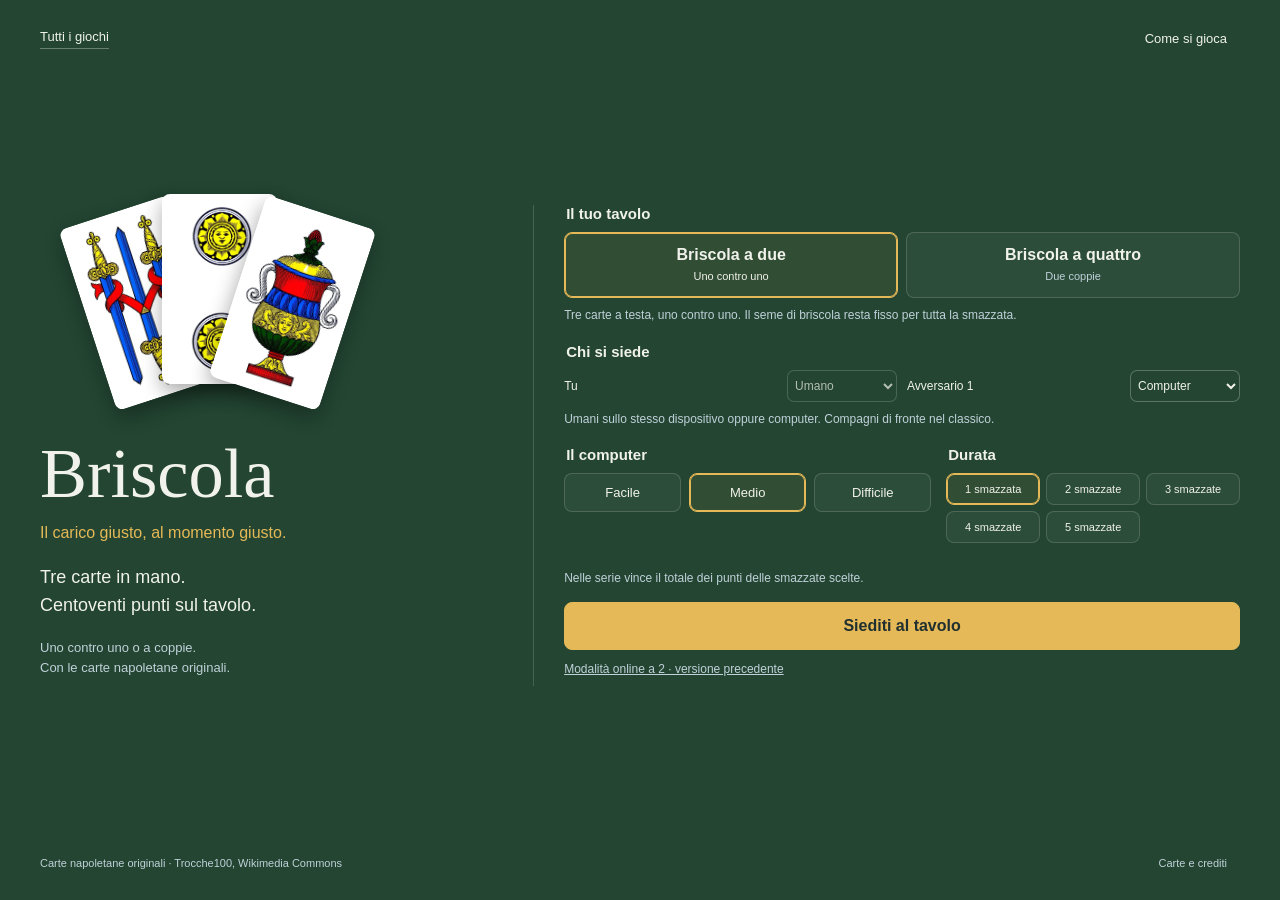
==== briscola/index.html @ 8aebcc40 "Refactor Briscola into standalone two and four player game" ====
<!doctype html>
<html lang="it"><head><meta charset="utf-8"><meta name="viewport" content="width=device-width,initial-scale=1,viewport-fit=cover"><meta name="theme-color" content="#234532"><title>Briscola — Il tavolo napoletano</title><link rel="icon" href="data:,"><link rel="stylesheet" href="style.css?v=1"></head>
<body>
 <main id="setup" class="setup">
  <header class="setup-head"><a href="/">Tutti i giochi</a><button class="quiet" id="help-start">Come si gioca</button></header>
  <div class="setup-body">
   <section class="intro"><div class="deck-art" aria-hidden="true"><img src="../scopa/assets/spade-03.webp" alt=""><img src="../scopa/assets/denari-02.webp" alt=""><img src="../scopa/assets/coppe-01.webp" alt=""></div><h1>Briscola<span>Il carico giusto, al momento giusto.</span></h1><p>Tre carte in mano.<br>Centoventi punti sul tavolo.</p><p class="intro-note">Uno contro uno o a coppie.<br>Con le carte napoletane originali.</p></section>
   <section class="configuration" aria-label="Prepara la partita">
    <fieldset><legend>Il tuo tavolo</legend><div class="choices" id="variants"><button data-variant="duel" class="chosen" aria-pressed="true"><strong>Briscola a due</strong><small>Uno contro uno</small></button><button data-variant="classic" aria-pressed="false"><strong>Briscola a quattro</strong><small>Due coppie</small></button></div><p class="field-note" id="variant-note"></p></fieldset>
    <fieldset><legend>Chi si siede</legend><div id="seats" class="seats"></div><p class="field-note">Umani sullo stesso dispositivo oppure computer. Compagni di fronte nel classico.</p></fieldset>
    <div class="config-pair"><fieldset><legend>Il computer</legend><div class="choices" id="levels"><button data-level="easy" aria-pressed="false">Facile</button><button data-level="normal" class="chosen" aria-pressed="true">Medio</button><button data-level="hard" aria-pressed="false">Difficile</button></div></fieldset><fieldset><legend>Durata</legend><div id="duration" class="choices durations" aria-label="Durata della partita"><button data-duration="r1" aria-pressed="true" class="chosen">1 smazzata</button><button data-duration="r2" aria-pressed="false">2 smazzate</button><button data-duration="r3" aria-pressed="false">3 smazzate</button><button data-duration="r4" aria-pressed="false">4 smazzate</button><button data-duration="r5" aria-pressed="false">5 smazzate</button></div></fieldset></div>
    <p class="field-note" id="duration-note">Nelle serie vince il totale dei punti delle smazzate scelte.</p>
    <div class="start-actions"><button class="primary" id="start">Siediti al tavolo</button><button id="resume" hidden>Riprendi</button></div><a class="legacy" href="/game.html?gioco=briscola&amp;modalita=p2p&amp;ruolo=host&amp;mazzo=napoletane">Modalità online a 2 · versione precedente</a><p id="setup-notice" class="field-note" role="status"></p>
   </section>
  </div>
  <footer class="setup-foot"><span>Carte napoletane originali · Trocche100, Wikimedia Commons</span><button class="quiet" id="credits-start">Carte e crediti</button></footer>
 </main>
 <main id="game" class="game" hidden>
  <header class="game-header"><button class="quiet" id="menu" aria-label="Apri menu">☰</button><h1 id="game-title">Briscola</h1><span id="round-label"></span><div id="match-score" class="match-score"></div><button class="quiet" id="fullscreen" aria-label="Schermo intero">⛶</button></header>
  <section class="play-area" id="arena" aria-label="Tavolo da gioco">
   <div class="seat opposite" id="opposite"></div><div class="seat west" id="west"></div><div class="seat east" id="east"></div>
   <div id="trick-zone" class="trick-zone"><div id="trick-info" class="trick-info"></div><div id="trick" class="trick" aria-label="Presa corrente"></div></div>
   <aside class="trump-zone"><strong id="trump-label"></strong><div class="stock"><div id="exposed-card"></div><img id="deck-back" src="../scopa/assets/retro.webp" alt="Tallone coperto"></div><span id="deck-count"></span></aside>
   <button id="last-trick" class="quiet last-trick">Ultima presa</button><div id="taken-points" class="taken-points"></div>
  </section>
  <section class="hand-zone"><div class="hand-heading"><strong id="hand-label">La tua mano</strong><p id="prompt" role="status" aria-live="polite"></p><div class="hand-tools"><button class="quiet" id="hint">Suggerisci</button><button class="quiet" id="scores">Punteggi</button></div></div><div id="hand" class="hand"></div><div class="move-bar"><span id="move-note"></span><button id="cancel" hidden>Annulla</button><button class="primary" id="confirm" disabled>Gioca la carta</button></div></section>
 </main>
 <dialog id="dialog"><div id="dialog-body"></div><button class="dialog-close quiet" aria-label="Chiudi finestra" id="dialog-close">✕</button></dialog>
 <div id="handover" class="handover" hidden><div><p>Passa il dispositivo a</p><h2 id="handover-name"></h2><p>Le carte in mano restano coperte fino alla conferma.</p><button class="primary" id="show-hand">Mostra la mia mano</button></div></div>
 <script src="engine.js?v=1"></script><script src="ai.js?v=1"></script><script src="app.js?v=1"></script>
</body></html>
---- briscola/style.css ----
:root{--felt:#315a42;--deep:#234532;--rail:#173c2a;--ink:#f1f2eb;--muted:#c0d1d9;--gold:#e5b957;--line:#ffffff28;--paper:#f7f4e9;--card-w:clamp(72px,7.2vw,105px);--card-h:calc(var(--card-w)*1.652);font-family:Trebuchet MS,Segoe UI,sans-serif;color:var(--ink);background:var(--deep);color-scheme:dark}
*{box-sizing:border-box}body{margin:0}button,select,input{font:inherit}button,a,select{-webkit-tap-highlight-color:transparent}button{cursor:pointer;color:inherit;border:1px solid var(--line);border-radius:8px;background:#ffffff0b;padding:10px 16px;transition:background .15s,transform .15s}button:hover:not(:disabled){background:#ffffff19}button:disabled{opacity:.42;cursor:default}button:focus-visible,a:focus-visible,select:focus-visible,input:focus-visible{outline:3px solid var(--gold);outline-offset:3px}a{color:inherit}button.primary{background:var(--gold);color:#202f2f;border-color:var(--gold);font-weight:bold}button.primary:hover:not(:disabled){background:#f3cd7b}button.quiet{border-color:transparent;background:transparent;padding:8px 12px}.quiet:hover{background:#ffffff0c}.field-note{font-size:12px;color:var(--muted);line-height:1.45;margin:9px 0 0}[hidden]{display:none!important}
.setup{min-height:100dvh;max-width:1340px;margin:auto;padding:22px 40px;display:flex;flex-direction:column}.setup-head,.setup-foot{display:flex;align-items:center;justify-content:space-between;gap:18px;font-size:13px}.setup-head a{text-decoration:none;border-bottom:1px solid #ffffff50;padding-bottom:4px}.setup-body{flex:1;display:grid;grid-template-columns: .85fr 1.4fr;align-items:center;gap:clamp(30px,5vw,80px);padding:22px 0}.intro h1{font-family:Georgia,serif;font-weight:normal;font-size:clamp(45px,6vw,80px);margin:10px 0 22px;line-height:1.1}.intro h1 span{display:block;font:16px Trebuchet MS, sans-serif;color:var(--gold);margin-top:12px}.intro p{font-size:18px;line-height:1.55}.intro .intro-note{font-size:13px;color:var(--muted)}.deck-art{height:200px;position:relative;margin:0 25px 35px;max-width:310px}.deck-art img{height:190px;position:absolute;border-radius:8px;box-shadow:0 8px 20px #0005;left:20px;top:8px;transform:rotate(-18deg)}.deck-art img:nth-child(2){left:97px;top:-6px;transform:rotate(0)}.deck-art img:nth-child(3){left:170px;transform:rotate(18deg)}.configuration{border-left:1px solid var(--line);padding-left:30px}.configuration fieldset{padding:0;border:0;margin:0 0 18px;min-width:0}.configuration legend{font-size:15px;margin-bottom:10px;font-weight:bold}.choices{display:flex;gap:8px}.choices button{flex:1;min-width:0;padding:13px 9px}.choices strong,.choices small{display:block}.choices small{font-size:11px;color:var(--muted);margin-top:5px;line-height:1.4}.choices .chosen{border-color:var(--gold);box-shadow:inset 0 0 0 1px var(--gold);background:#e5b95712}.choices .chosen small{color:var(--ink)}.seats{display:grid;grid-template-columns:repeat(2,minmax(0,1fr));gap:10px}.seats label{display:flex;justify-content:space-between;align-items:center;gap:6px;font-size:12px}.seats label span{max-width:50%}.seats select,.configuration select{background:#184d50;border:1px solid #ffffff40;border-radius:7px;padding:10px;color:var(--ink);width:100%;min-width:0}.seats select{width:110px;padding:7px 3px;font-size:12px}.config-pair{display:grid;grid-template-columns:1.25fr 1fr;gap:15px}.config-pair .choices button{padding:10px 4px;font-size:13px}.check{display:flex;gap:8px;align-items:center;font-size:12px;color:var(--muted)}.check input{accent-color:var(--gold)}.start-actions{display:flex;gap:10px;margin-top:15px}.start-actions .primary{flex:1;padding:14px}.legacy{font-size:12px;display:inline-block;margin-top:12px;color:var(--muted)}.setup-foot{color:var(--muted);font-size:11px;margin-top:12px}
.game{height:100dvh;display:grid;grid-template-rows:58px minmax(0,1fr) 230px;background:var(--felt);overflow:hidden}.game-header{display:flex;align-items:center;gap:16px;background:var(--rail);padding:8px 18px}.game-header h1{font:24px Georgia,serif;margin:0}.game-header #round-label{font-size:12px;color:var(--muted)}.match-score{margin-left:auto;display:flex;gap:25px}.match-score span{display:flex;align-items:baseline;gap:9px}.match-score strong{font-size:25px;color:var(--gold)}.match-score small{font-size:12px}.play-area{position:relative;min-height:0;background:radial-gradient(ellipse at center,#26747a44,transparent 75%);border-bottom:1px solid var(--line)}.seat{position:absolute;font-size:12px;color:var(--muted);display:flex;gap:9px;align-items:center;z-index:2}.seat strong{display:block;color:var(--ink);font-size:14px;margin-bottom:4px}.seat.active strong{color:var(--gold)}.seat.active:before{content:'';width:7px;height:7px;flex-shrink:0;border-radius:50%;background:var(--gold)}.opposite{top:14px;left:50%;transform:translateX(-50%);text-align:center}.west{left:18px;top:47%;max-width:120px}.east{right:18px;top:47%;max-width:120px}.backs{display:flex;padding-right:18px}.backs img{height:49px;width:30px;border-radius:3px;margin-right:-18px;box-shadow:0 1px 3px #0007}.table-zone{position:absolute;inset:95px 150px 48px;display:flex;flex-direction:column;min-height:0}.table-label{display:flex;justify-content:space-between;max-width:850px;width:100%;margin:0 auto 9px;font-size:11px;color:#d2e0df}.table{display:grid;grid-template-columns:repeat(var(--table-cols,4),var(--card-w));justify-content:center;align-content:center;gap:9px;flex:1;min-height:0}.playing-card{position:relative;border:0;padding:0;background:var(--paper);width:var(--card-w);height:calc(var(--card-w)*1.652);flex:0 0 auto;border-radius:7px;box-shadow:0 3px 6px #001d2566;touch-action:manipulation}.playing-card img{width:100%;height:100%;display:block;object-fit:fill;border-radius:7px}.playing-card:hover:not(:disabled){background:var(--paper)}.playing-card.marked{outline:3px solid var(--gold);outline-offset:3px}.playing-card.available{box-shadow:0 0 0 2px #e5b957aa,0 3px 6px #001d2566}.playing-card:disabled{opacity:1}.playing-card:disabled img{filter:none}.card-caption{position:absolute;bottom:3px;left:3px;right:3px;font-size:10px;background:#092d31ed;color:white;padding:2px 0;border-radius:3px;text-align:center;pointer-events:none}.table .card-caption{display:none}.table .playing-card.marked .card-caption{display:block}#empty-table{position:absolute;inset:50% 0 auto;text-align:center;margin:0;font:italic 24px Georgia,serif;color:#ffffff55;pointer-events:none}.deck-pile{position:absolute;left:22px;bottom:17px;display:flex;align-items:center;gap:10px;font-size:11px;color:var(--muted);max-width:128px}.deck-pile img{height:65px;width:40px;border-radius:4px;box-shadow:3px 3px 0 #c4cbbb,5px 5px 0 #e5eadf}.last-play{position:absolute;right:18px;bottom:13px;max-width:130px;font-size:11px;color:var(--muted);line-height:1.5}.last-play strong{color:var(--ink)}.sweep{position:absolute;left:50%;top:43%;transform:translate(-50%,-50%);font:italic 52px Georgia,serif;color:var(--gold);text-shadow:0 3px 8px #092d31;pointer-events:none;z-index:3}.sweep span{font:20px Trebuchet MS,sans-serif}
.hand-zone{background:var(--deep);display:grid;grid-template-rows:38px minmax(0,1fr) 45px;min-height:0;padding:5px 22px 8px}.hand-heading{display:flex;align-items:center;gap:14px}.hand-heading strong{font-size:13px;white-space:nowrap}.hand-heading p{font-size:12px;color:var(--gold);margin:0}.hand-tools{margin-left:auto;display:flex;white-space:nowrap}.hand-tools button{font-size:12px}.hand-content{display:grid;grid-template-columns:150px minmax(0,1fr) 150px;align-items:center;gap:15px;min-height:0}.hand{display:flex;align-items:end;justify-content:center;height:auto;min-height:0;align-self:stretch;padding-top:13px;min-width:0}.hand .playing-card{width:calc(var(--card-w)*1.13);height:calc(var(--card-w)*1.652*1.13);max-height:100%;aspect-ratio:1/1.652;margin-right:var(--hand-overlap,8px);transition:transform .15s}.hand .playing-card:last-child{margin-right:0}.hand .playing-card.marked{transform:translateY(-10px);z-index:1}.hand .playing-card:hover:not(:disabled){transform:translateY(-7px);z-index:2}.hand .card-caption{display:none}.ground-score{font-size:11px;line-height:1.8;color:var(--muted)}.ground-score strong{font-weight:normal;color:var(--ink)}.ground-score .owner{display:block;color:var(--gold);font-size:12px;margin-bottom:3px}.move-bar{display:flex;align-items:center;justify-content:center;gap:10px;font-size:12px}.move-bar>span{color:var(--muted)}.move-bar button{font-size:12px;padding:8px 16px}
dialog{background:#123f43;color:var(--ink);border:1px solid #ffffff35;border-radius:14px;max-width:760px;width:calc(100% - 32px);max-height:90dvh;padding:30px;box-shadow:0 15px 80px #0007}dialog::backdrop{background:#001619b8;backdrop-filter:blur(5px)}dialog h2{font:28px Georgia,serif;margin:0 35px 15px 0}dialog p,dialog li{font-size:14px;line-height:1.6}dialog a{color:var(--gold)}.dialog-close{position:absolute;right:10px;top:10px}.dialog-actions{display:flex;flex-wrap:wrap;gap:10px;margin-top:20px}.score-table{width:100%;border-collapse:collapse;font-size:13px}.score-table th,.score-table td{text-align:left;padding:11px 8px;border-bottom:1px solid var(--line)}.score-table td small{display:block;color:var(--muted);font-size:11px;margin-top:4px}.score-table .sum{color:var(--gold);font-weight:bold}.mini-cards{display:flex;gap:6px;margin:12px 0}.mini-cards img{width:50px;border-radius:4px}.history{max-height:180px;overflow:auto;padding-left:20px}.handover{position:fixed;inset:0;background:var(--rail);display:grid;place-items:center;text-align:center;z-index:20;padding:30px}.handover h2{font:38px Georgia,serif;color:var(--gold)}.handover p{color:var(--muted)}.handover button{margin-top:15px}
@media(min-width:800px) and (max-height:720px){.setup{padding:14px 32px}.setup-body{gap:32px;padding:14px 0}.deck-art{height:155px;margin-bottom:22px}.deck-art img{height:145px}.deck-art img:nth-child(2){left:80px}.deck-art img:nth-child(3){left:140px}.intro h1{font-size:57px;margin-bottom:16px}.intro p{font-size:16px}.intro .intro-note{display:none}.configuration fieldset{margin-bottom:13px}.configuration .choices button{padding:10px 5px}.start-actions .primary{padding:11px}.configuration legend{margin-bottom:8px}.setup-foot{margin-top:0}.game{grid-template-rows:50px minmax(0,1fr) 204px}.game-header{padding:5px 14px}.table-zone{inset:73px 135px 33px}.opposite{top:8px}.backs img{height:40px;width:24px}.table{gap:8px}.hand-zone{grid-template-rows:31px minmax(0,1fr) 40px}.hand-content{grid-template-columns:130px minmax(0,1fr) 130px}.deck-pile img{height:54px;width:33px}}
@media(max-width:799px){.setup{padding:15px 20px}.setup-body{grid-template-columns:1fr;gap:20px;padding-top:20px}.intro{display:grid;grid-template-columns:110px 1fr;gap:0 20px;align-items:center}.deck-art{grid-row:1/3;margin:0;height:130px}.deck-art img{height:105px;left:0;top:10px}.deck-art img:nth-child(2){left:20px;top:4px}.deck-art img:nth-child(3){left:40px}.intro h1{font-size:44px;margin:0}.intro h1 span{font-size:13px}.intro p{font-size:13px;margin-bottom:0}.intro .intro-note{display:none}.configuration{padding:0;border:0}.setup-foot>span{max-width:60%;line-height:1.5}.game{grid-template-rows:50px minmax(0,1fr) 224px}.game-header{padding:5px 8px;gap:8px}.game-header h1{font-size:19px}.game-header #round-label{font-size:10px;max-width:70px}.match-score{gap:12px}.match-score span{gap:4px}.match-score small{font-size:10px}.match-score strong{font-size:22px}.table-zone{inset:80px 32px 42px}.west,.east{top:12px;font-size:10px;max-width:85px}.west{left:10px}.east{right:10px}.seat strong{font-size:11px}.west .backs,.east .backs{display:none}.backs img{height:35px;width:21px}.opposite{top:10px;font-size:10px;max-width:135px;flex-direction:column;gap:3px}.opposite .backs{display:none}.playing-card{border-radius:4px}.playing-card img{border-radius:4px}.hand-zone{padding:3px 9px 5px;grid-template-rows:54px minmax(0,1fr) 41px}.hand-heading{position:relative;flex-wrap:wrap;gap:0 8px;align-content:center;padding-right:145px}.hand-heading strong{font-size:11px}.hand-heading p{font-size:10px;line-height:1.3}.hand-tools{position:absolute;right:0;top:7px}.hand-tools button{font-size:11px;padding:8px}.hand-content{grid-template-columns:minmax(0,1fr);gap:0}.ground-score{display:none}.hand .playing-card{max-height:100%}.table{gap:7px}.deck-pile{left:10px;bottom:12px;font-size:10px;max-width:125px}.deck-pile img{height:30px;width:19px}.last-play{bottom:8px;right:10px;max-width:45%;font-size:10px}.move-bar{gap:7px}.move-bar>span{font-size:10px;max-width:45%}.move-bar button{padding:7px 11px;font-size:11px}dialog{padding:24px 17px}.score-table th,.score-table td{padding:9px 4px;font-size:12px}}
@media(max-height:500px) and (min-width:600px){.game{grid-template-rows:42px minmax(0,1fr) 144px}.hand-zone{grid-template-rows:28px minmax(0,1fr) 34px}.hand-heading p{font-size:10px}.table-zone{inset:48px 100px 18px}.opposite{top:5px}.backs{display:none}.seat strong{font-size:11px}.deck-pile{bottom:8px}.last-play{bottom:4px}.ground-score{font-size:10px}.move-bar button{padding:5px 10px}}
@media(prefers-reduced-motion:reduce){*,*:before,*:after{transition:none!important;animation:none!important}}

.configuration .durations{display:grid;grid-template-columns:repeat(3,minmax(0,1fr));gap:6px}.configuration .durations button{font-size:11px;padding:9px 3px}.config-pair #levels{min-height:39px}
/* Tressette: the trick is spatial, not a table of captured cards. */
.seats select,.configuration select,dialog{background:var(--deep)}.setup .intro h1{font-size:clamp(44px,5.5vw,76px)}.game{grid-template-rows:56px minmax(0,1fr) 214px}.game .hand-zone{grid-template-rows:36px minmax(0,1fr) 42px;padding:4px 24px 8px}.game .hand{width:100%;margin:auto;height:100%;min-height:0}.game .hand .playing-card{height:calc(var(--card-w)*1.652);width:var(--card-w);max-height:none}.game .hand .playing-card.unplayable{opacity:.48}.game .playing-card.marked{outline-offset:1px}.trick-zone{position:absolute;inset:65px 155px 30px;--trick-w:75px}.trick{position:absolute;inset:0;max-width:450px;margin:auto}.trick-slot{position:absolute;margin:0;display:flex;align-items:center;flex-direction:column;gap:3px;width:var(--trick-w)}.trick-slot img{width:100%;height:auto;display:block;border-radius:5px;box-shadow:0 2px 8px #0005}.trick-slot figcaption{font-size:10px;white-space:nowrap;text-align:center;max-width:110px;overflow:hidden;text-overflow:ellipsis}.trick-slot.south{bottom:0;left:50%;transform:translateX(-50%)}.trick-slot.north{top:0;left:50%;transform:translateX(-50%)}.trick-slot.west-card{top:50%;left:0;transform:translateY(-50%)}.trick-slot.east-card{top:50%;right:0;transform:translateY(-50%)}.trick-slot.winning img{outline:2px solid var(--gold);outline-offset:2px}.trick-info{position:absolute;left:50%;top:50%;transform:translate(-50%,-50%);width:100%;text-align:center;color:var(--muted);font-size:12px;pointer-events:none}.trick-info.has-cards{top:0;left:0;transform:none;width:auto;font-size:11px;text-align:left;max-width:110px}.packet-row{position:absolute;display:flex;gap:10px;--card-w:70px}.packet-row .packet{display:flex;flex-direction:column;align-items:center;gap:5px;font-size:11px}.packet-row .playing-card{box-shadow:2px 2px 0 #afb8bd,4px 4px 0 #607e8d,0 5px 10px #0005}.packet-row .empty-packet{width:var(--card-w);height:calc(var(--card-w)*1.652);border:1px dashed var(--line);display:grid;place-items:center;border-radius:5px;font-size:11px}.own-packets{left:25px;bottom:42px}.opponent-packets{right:25px;top:55px}.taken-points{position:absolute;right:20px;bottom:12px;font-size:12px;color:var(--muted)}.last-trick{position:absolute;left:14px;bottom:6px;font-size:12px}.play-area .west,.play-area .east{max-width:130px}.game-header .match-score{gap:18px}.game-header .match-score strong{font-size:22px}.game .move-bar{white-space:nowrap}.game .move-bar>span{max-width:40%;overflow:hidden;text-overflow:ellipsis}.mini-cards figure{margin:0;text-align:center;font-size:11px}.mini-cards img{width:65px}.history{max-height:50dvh}.check{margin-top:6px}.configuration .durations{grid-template-columns:repeat(3,minmax(0,1fr))}
@media(min-width:800px) and (max-height:720px){.game{grid-template-rows:48px minmax(0,1fr) 184px}.game .hand-zone{grid-template-rows:30px minmax(0,1fr) 38px}.setup .intro h1{font-size:54px}.setup-body{padding:10px 0}.configuration fieldset{margin-bottom:11px}.trick-zone{inset:52px 160px 30px}.packet-row{--card-w:62px}.opponent-packets{top:45px}.own-packets{bottom:36px}}
@media(max-width:799px){.game{grid-template-rows:60px minmax(0,1fr) 224px}.game .hand-zone{grid-template-rows:60px minmax(0,1fr) 42px;padding:4px 10px 8px}.game-header{flex-wrap:wrap;gap:3px 10px;align-content:center}.game-header h1{font-size:18px}.game-header #round-label{font-size:9px;max-width:none}.game-header .match-score{gap:10px}.game-header .match-score strong{font-size:16px}.game-header .match-score small{max-width:65px;overflow:hidden;text-overflow:ellipsis;white-space:nowrap}.game-header #fullscreen{padding:4px}.game-header #menu{padding:4px}.game .hand-heading{padding-right:128px}.game .hand-heading p{font-size:11px}.trick-zone{inset:58px 22px 28px}.trick{max-width:290px}.trick-info.has-cards{max-width:60px;font-size:10px}.packet-row{--card-w:45px;gap:7px}.own-packets{left:12px;bottom:40px}.opponent-packets{right:12px;top:57px}.pizzico .trick-zone{left:125px;right:125px;top:57px;bottom:28px}.pizzico .trick-info{display:none}.taken-points{font-size:10px;right:10px}.game .move-bar{gap:6px}.game .move-bar button{font-size:11px;padding:7px 9px}.game .move-bar>span{display:none}.setup .intro h1{font-size:40px}.game .seat{max-width:100px}.opponent-packets .playing-card{cursor:default}}
@media(max-height:500px) and (min-width:600px){.game{grid-template-rows:42px minmax(0,1fr) 138px}.game .hand-zone{grid-template-rows:27px minmax(0,1fr) 32px;padding:2px 18px 4px}.game .hand-heading{padding-right:140px}.game .hand-tools{top:0}.game .hand-tools button{padding:4px 8px}.game .move-bar button{padding:4px 9px}.trick-zone{inset:35px 170px 24px}.packet-row{--card-w:43px}.own-packets{bottom:30px;left:60px}.opponent-packets{top:35px;right:60px}.pizzico .trick-zone{inset:35px 200px 24px}.opposite{top:4px}.taken-points{font-size:10px}.game .west,.game .east{top:40%}.trick{max-width:280px}.game .hand-heading p{font-size:10px}}

/* Briscola: exposed trump remains visible until the final draw. */
.trump-zone{position:absolute;left:24px;bottom:42px;display:flex;flex-direction:column;gap:8px;font-size:12px;color:var(--muted)}.trump-zone strong{color:var(--gold);font-size:14px}.stock{position:relative;width:150px;height:120px}.stock #deck-back{position:absolute;width:66px;height:109px;left:0;top:0;border-radius:5px;box-shadow:2px 2px 0 #c1c8be,4px 4px 0 #647868}.stock #exposed-card img{position:absolute;width:66px;height:109px;left:60px;top:0;transform:rotate(90deg);border-radius:5px}.game .hand .playing-card{margin-right:16px}.game .hand .playing-card:last-child{margin-right:0}.configuration .durations{grid-template-columns:repeat(3,minmax(0,1fr))}
@media(max-width:799px){.trump-zone{left:10px;bottom:35px;font-size:10px;gap:5px}.trump-zone strong{font-size:11px}.stock{width:95px;height:78px}.stock #deck-back,.stock #exposed-card img{width:43px;height:71px}.stock #exposed-card img{left:35px}.trick-zone{left:110px;right:20px}.game .hand .playing-card{margin-right:10px}.game-header .match-score small{max-width:50px}}
@media(max-height:500px) and (min-width:600px){.trump-zone{bottom:29px;left:18px;gap:3px;font-size:10px}.stock{height:72px;width:105px}.stock #deck-back,.stock #exposed-card img{width:42px;height:69px}.stock #exposed-card img{left:38px}.trump-zone strong{font-size:11px}.trick-zone{left:160px;right:140px}}
@media(min-width:800px) and (min-height:501px){.play-area .west,.play-area .east{top:28%}}
@media(max-height:500px) and (min-width:600px){.play-area .west,.play-area .east{top:8px}}
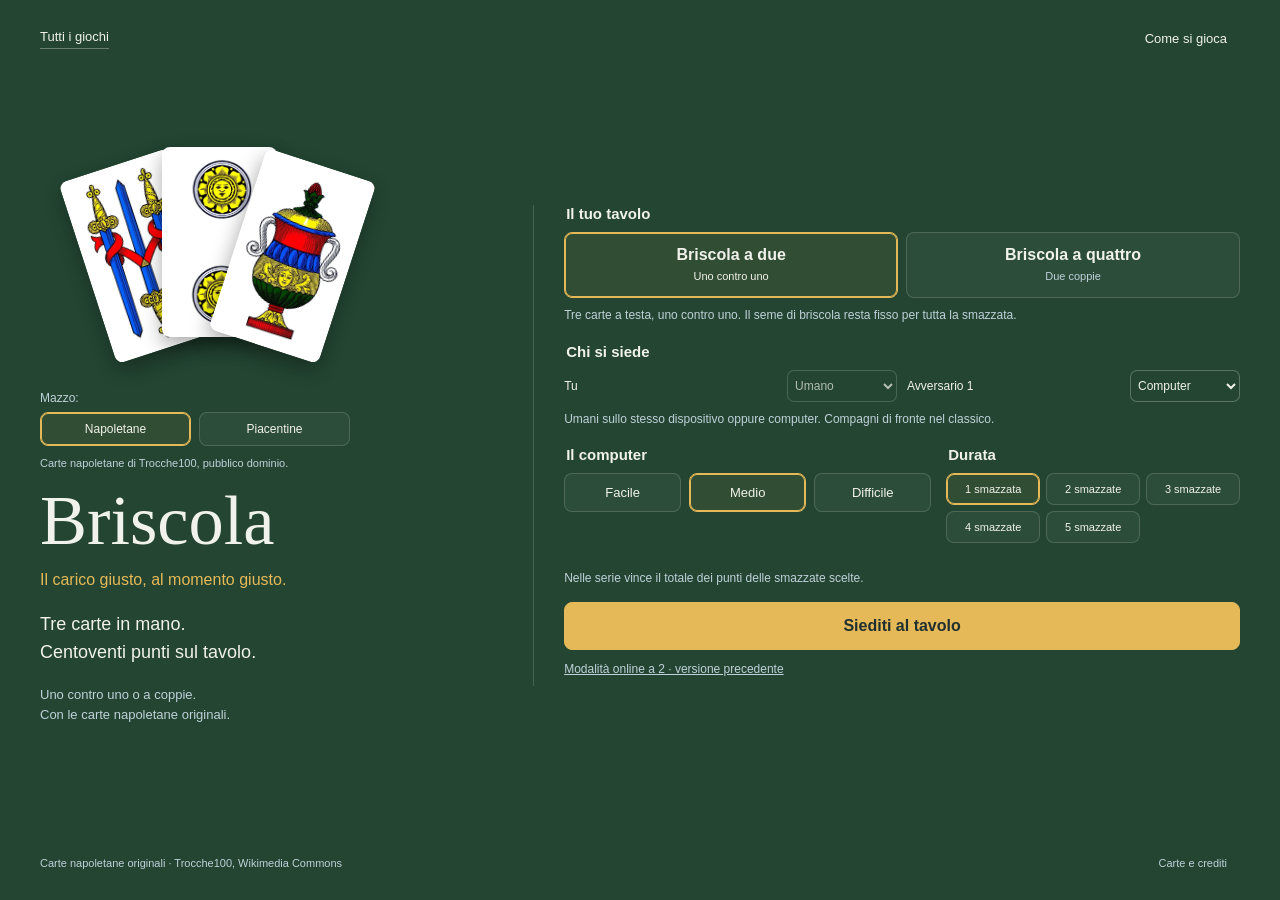
==== commit 1686b1ec: "Mazzo piacentino in scopa/briscola/tressette - 40 carte + dorso da pack Diana Cervi (scansione PD Fl" ====
--- a/briscola/index.html
+++ b/briscola/index.html
@@ -4,7 +4,7 @@
  <main id="setup" class="setup">
   <header class="setup-head"><a href="/">Tutti i giochi</a><button class="quiet" id="help-start">Come si gioca</button></header>
   <div class="setup-body">
-   <section class="intro"><div class="deck-art" aria-hidden="true"><img src="../scopa/assets/spade-03.webp" alt=""><img src="../scopa/assets/denari-02.webp" alt=""><img src="../scopa/assets/coppe-01.webp" alt=""></div><h1>Briscola<span>Il carico giusto, al momento giusto.</span></h1><p>Tre carte in mano.<br>Centoventi punti sul tavolo.</p><p class="intro-note">Uno contro uno o a coppie.<br>Con le carte napoletane originali.</p></section>
+   <section class="intro"><div class="deck-art" aria-hidden="true"><img src="../scopa/assets/spade-03.webp" data-card="spade-03" alt=""><img src="../scopa/assets/denari-02.webp" data-card="denari-02" alt=""><img src="../scopa/assets/coppe-01.webp" data-card="coppe-01" alt=""></div><div class="deck-pick"><span>Mazzo:</span><div class="choices" id="decks"><button data-deck="napoletane" class="chosen" aria-pressed="true">Napoletane</button><button data-deck="piacentine" aria-pressed="false">Piacentine</button></div><p class="field-note" id="deck-note"></p></div><h1>Briscola<span>Il carico giusto, al momento giusto.</span></h1><p>Tre carte in mano.<br>Centoventi punti sul tavolo.</p><p class="intro-note">Uno contro uno o a coppie.<br>Con le carte napoletane originali.</p></section>
    <section class="configuration" aria-label="Prepara la partita">
     <fieldset><legend>Il tuo tavolo</legend><div class="choices" id="variants"><button data-variant="duel" class="chosen" aria-pressed="true"><strong>Briscola a due</strong><small>Uno contro uno</small></button><button data-variant="classic" aria-pressed="false"><strong>Briscola a quattro</strong><small>Due coppie</small></button></div><p class="field-note" id="variant-note"></p></fieldset>
     <fieldset><legend>Chi si siede</legend><div id="seats" class="seats"></div><p class="field-note">Umani sullo stesso dispositivo oppure computer. Compagni di fronte nel classico.</p></fieldset>
--- a/briscola/style.css
+++ b/briscola/style.css
@@ -22,3 +22,4 @@
 @media(max-height:500px) and (min-width:600px){.trump-zone{bottom:29px;left:18px;gap:3px;font-size:10px}.stock{height:72px;width:105px}.stock #deck-back,.stock #exposed-card img{width:42px;height:69px}.stock #exposed-card img{left:38px}.trump-zone strong{font-size:11px}.trick-zone{left:160px;right:140px}}
 @media(min-width:800px) and (min-height:501px){.play-area .west,.play-area .east{top:28%}}
 @media(max-height:500px) and (min-width:600px){.play-area .west,.play-area .east{top:8px}}
+.deck-pick{margin:14px 0 0;max-width:310px}.deck-pick>span{font-size:12px;color:var(--muted)}.deck-pick .choices{margin-top:6px}.deck-pick .choices button{padding:9px 4px;font-size:12px}.deck-pick .field-note{font-size:11px}@media(max-width:799px){.deck-pick{grid-column:1/-1;max-width:none}}
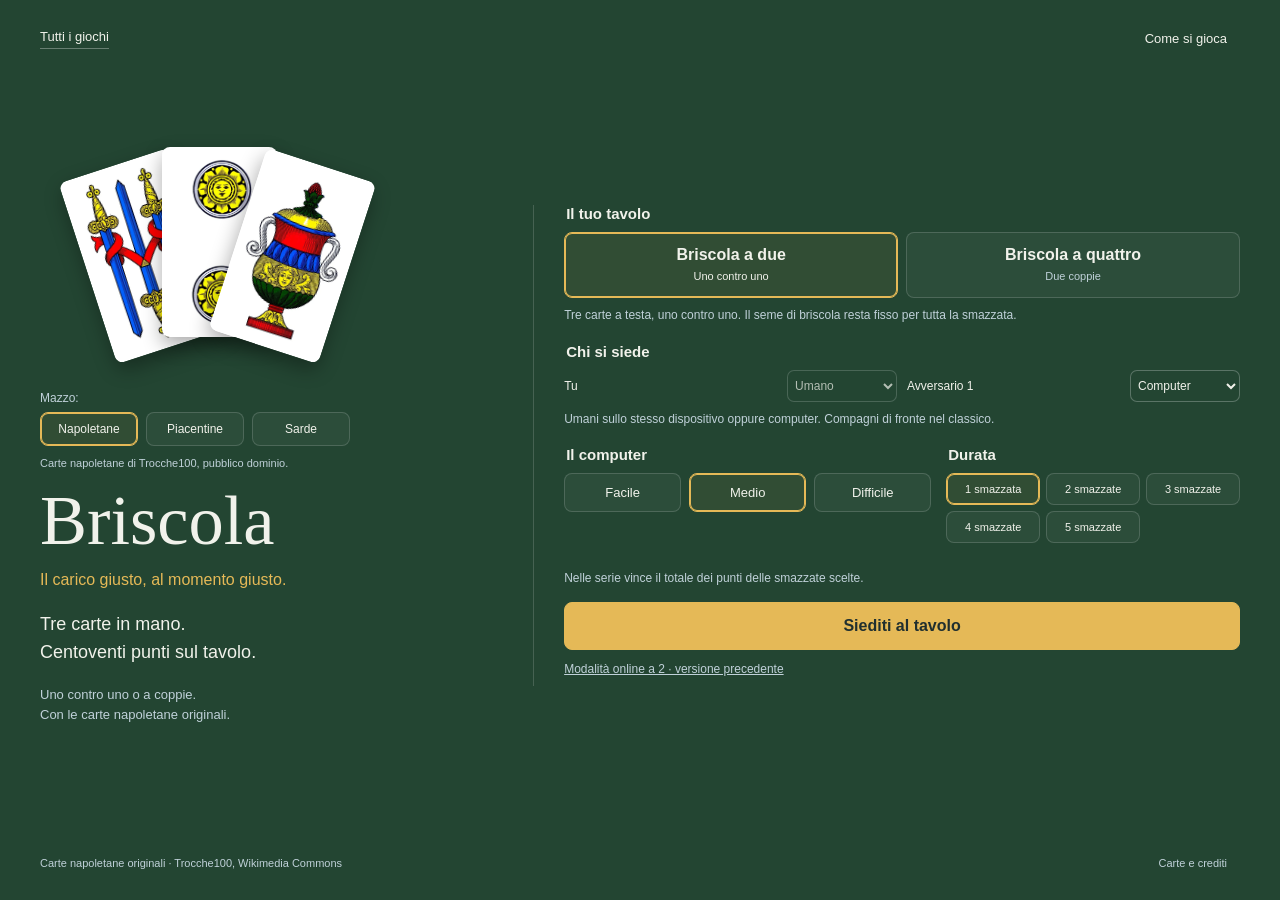
==== commit 0f64329a: "Mazzo sardo in scopa/briscola/tressette - 40 carte ritagliate dalla foto Commons full-res di GattoFi" ====
--- a/briscola/index.html
+++ b/briscola/index.html
@@ -4,7 +4,7 @@
  <main id="setup" class="setup">
   <header class="setup-head"><a href="/">Tutti i giochi</a><button class="quiet" id="help-start">Come si gioca</button></header>
   <div class="setup-body">
-   <section class="intro"><div class="deck-art" aria-hidden="true"><img src="../scopa/assets/spade-03.webp" data-card="spade-03" alt=""><img src="../scopa/assets/denari-02.webp" data-card="denari-02" alt=""><img src="../scopa/assets/coppe-01.webp" data-card="coppe-01" alt=""></div><div class="deck-pick"><span>Mazzo:</span><div class="choices" id="decks"><button data-deck="napoletane" class="chosen" aria-pressed="true">Napoletane</button><button data-deck="piacentine" aria-pressed="false">Piacentine</button></div><p class="field-note" id="deck-note"></p></div><h1>Briscola<span>Il carico giusto, al momento giusto.</span></h1><p>Tre carte in mano.<br>Centoventi punti sul tavolo.</p><p class="intro-note">Uno contro uno o a coppie.<br>Con le carte napoletane originali.</p></section>
+   <section class="intro"><div class="deck-art" aria-hidden="true"><img src="../scopa/assets/spade-03.webp" data-card="spade-03" alt=""><img src="../scopa/assets/denari-02.webp" data-card="denari-02" alt=""><img src="../scopa/assets/coppe-01.webp" data-card="coppe-01" alt=""></div><div class="deck-pick"><span>Mazzo:</span><div class="choices" id="decks"><button data-deck="napoletane" class="chosen" aria-pressed="true">Napoletane</button><button data-deck="piacentine" aria-pressed="false">Piacentine</button><button data-deck="sarde" aria-pressed="false">Sarde</button></div><p class="field-note" id="deck-note"></p></div><h1>Briscola<span>Il carico giusto, al momento giusto.</span></h1><p>Tre carte in mano.<br>Centoventi punti sul tavolo.</p><p class="intro-note">Uno contro uno o a coppie.<br>Con le carte napoletane originali.</p></section>
    <section class="configuration" aria-label="Prepara la partita">
     <fieldset><legend>Il tuo tavolo</legend><div class="choices" id="variants"><button data-variant="duel" class="chosen" aria-pressed="true"><strong>Briscola a due</strong><small>Uno contro uno</small></button><button data-variant="classic" aria-pressed="false"><strong>Briscola a quattro</strong><small>Due coppie</small></button></div><p class="field-note" id="variant-note"></p></fieldset>
     <fieldset><legend>Chi si siede</legend><div id="seats" class="seats"></div><p class="field-note">Umani sullo stesso dispositivo oppure computer. Compagni di fronte nel classico.</p></fieldset>
--- a/briscola/style.css
+++ b/briscola/style.css
@@ -22,4 +22,4 @@
 @media(max-height:500px) and (min-width:600px){.trump-zone{bottom:29px;left:18px;gap:3px;font-size:10px}.stock{height:72px;width:105px}.stock #deck-back,.stock #exposed-card img{width:42px;height:69px}.stock #exposed-card img{left:38px}.trump-zone strong{font-size:11px}.trick-zone{left:160px;right:140px}}
 @media(min-width:800px) and (min-height:501px){.play-area .west,.play-area .east{top:28%}}
 @media(max-height:500px) and (min-width:600px){.play-area .west,.play-area .east{top:8px}}
-.deck-pick{margin:14px 0 0;max-width:310px}.deck-pick>span{font-size:12px;color:var(--muted)}.deck-pick .choices{margin-top:6px}.deck-pick .choices button{padding:9px 4px;font-size:12px}.deck-pick .field-note{font-size:11px}@media(max-width:799px){.deck-pick{grid-column:1/-1;max-width:none}}
+.deck-pick{margin:14px 0 0;max-width:310px}.deck-pick>span{font-size:12px;color:var(--muted)}.deck-pick .choices{margin-top:6px}.deck-pick .choices button{flex:1;min-width:0;padding:9px 4px;font-size:12px}.deck-pick .field-note{font-size:11px}@media(max-width:799px){.deck-pick{grid-column:1/-1;max-width:none}}
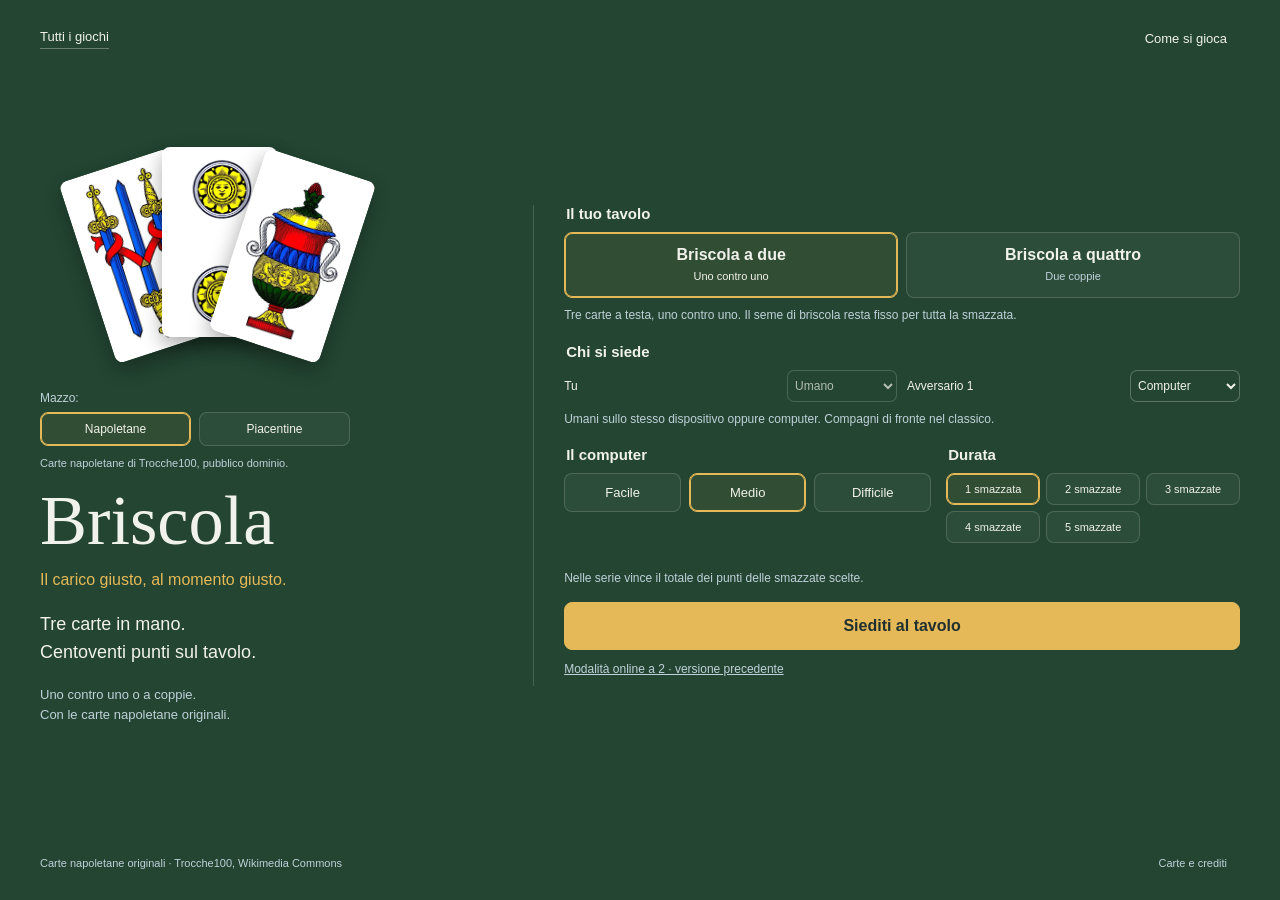
==== commit 25d51882: "Rimuove mazzo sardo (in attesa di scansioni migliori)" ====
--- a/briscola/index.html
+++ b/briscola/index.html
@@ -4,7 +4,7 @@
  <main id="setup" class="setup">
   <header class="setup-head"><a href="/">Tutti i giochi</a><button class="quiet" id="help-start">Come si gioca</button></header>
   <div class="setup-body">
-   <section class="intro"><div class="deck-art" aria-hidden="true"><img src="../scopa/assets/spade-03.webp" data-card="spade-03" alt=""><img src="../scopa/assets/denari-02.webp" data-card="denari-02" alt=""><img src="../scopa/assets/coppe-01.webp" data-card="coppe-01" alt=""></div><div class="deck-pick"><span>Mazzo:</span><div class="choices" id="decks"><button data-deck="napoletane" class="chosen" aria-pressed="true">Napoletane</button><button data-deck="piacentine" aria-pressed="false">Piacentine</button><button data-deck="sarde" aria-pressed="false">Sarde</button></div><p class="field-note" id="deck-note"></p></div><h1>Briscola<span>Il carico giusto, al momento giusto.</span></h1><p>Tre carte in mano.<br>Centoventi punti sul tavolo.</p><p class="intro-note">Uno contro uno o a coppie.<br>Con le carte napoletane originali.</p></section>
+   <section class="intro"><div class="deck-art" aria-hidden="true"><img src="../scopa/assets/spade-03.webp" data-card="spade-03" alt=""><img src="../scopa/assets/denari-02.webp" data-card="denari-02" alt=""><img src="../scopa/assets/coppe-01.webp" data-card="coppe-01" alt=""></div><div class="deck-pick"><span>Mazzo:</span><div class="choices" id="decks"><button data-deck="napoletane" class="chosen" aria-pressed="true">Napoletane</button><button data-deck="piacentine" aria-pressed="false">Piacentine</button></div><p class="field-note" id="deck-note"></p></div><h1>Briscola<span>Il carico giusto, al momento giusto.</span></h1><p>Tre carte in mano.<br>Centoventi punti sul tavolo.</p><p class="intro-note">Uno contro uno o a coppie.<br>Con le carte napoletane originali.</p></section>
    <section class="configuration" aria-label="Prepara la partita">
     <fieldset><legend>Il tuo tavolo</legend><div class="choices" id="variants"><button data-variant="duel" class="chosen" aria-pressed="true"><strong>Briscola a due</strong><small>Uno contro uno</small></button><button data-variant="classic" aria-pressed="false"><strong>Briscola a quattro</strong><small>Due coppie</small></button></div><p class="field-note" id="variant-note"></p></fieldset>
     <fieldset><legend>Chi si siede</legend><div id="seats" class="seats"></div><p class="field-note">Umani sullo stesso dispositivo oppure computer. Compagni di fronte nel classico.</p></fieldset>
